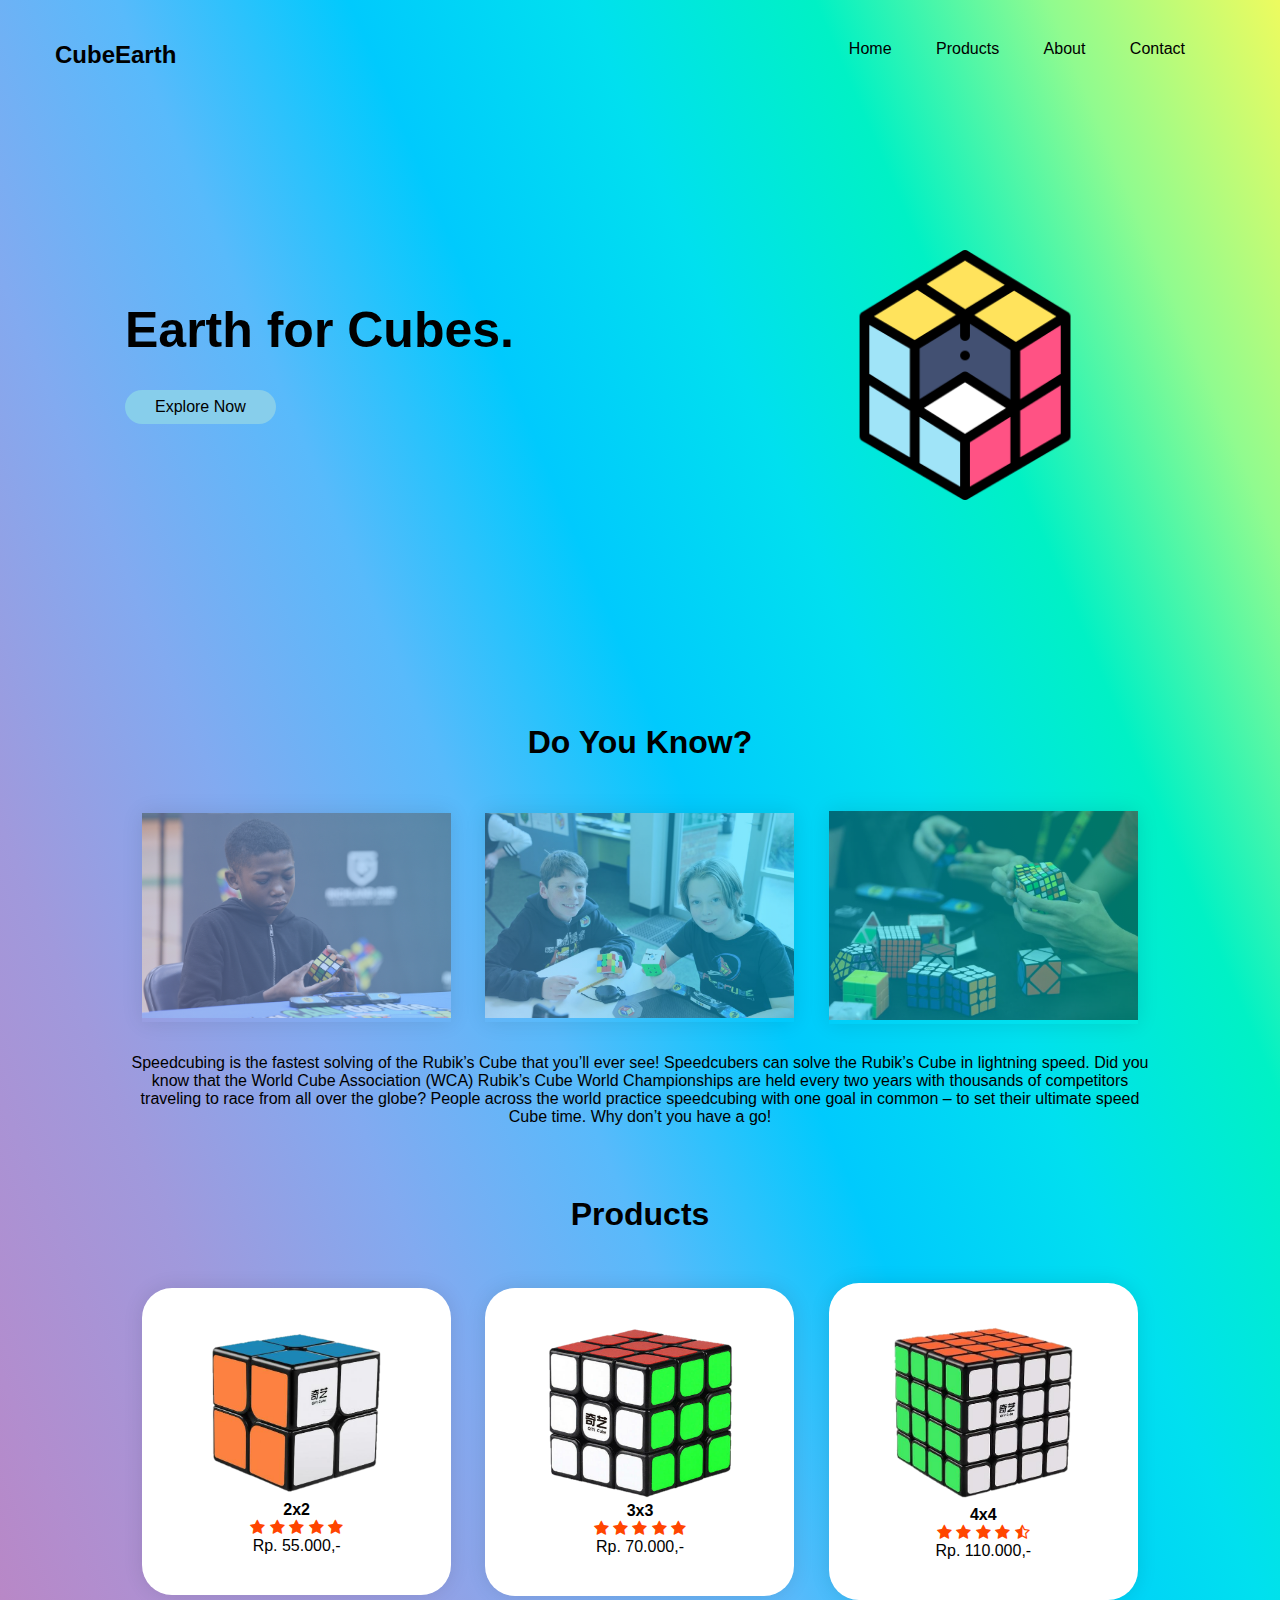
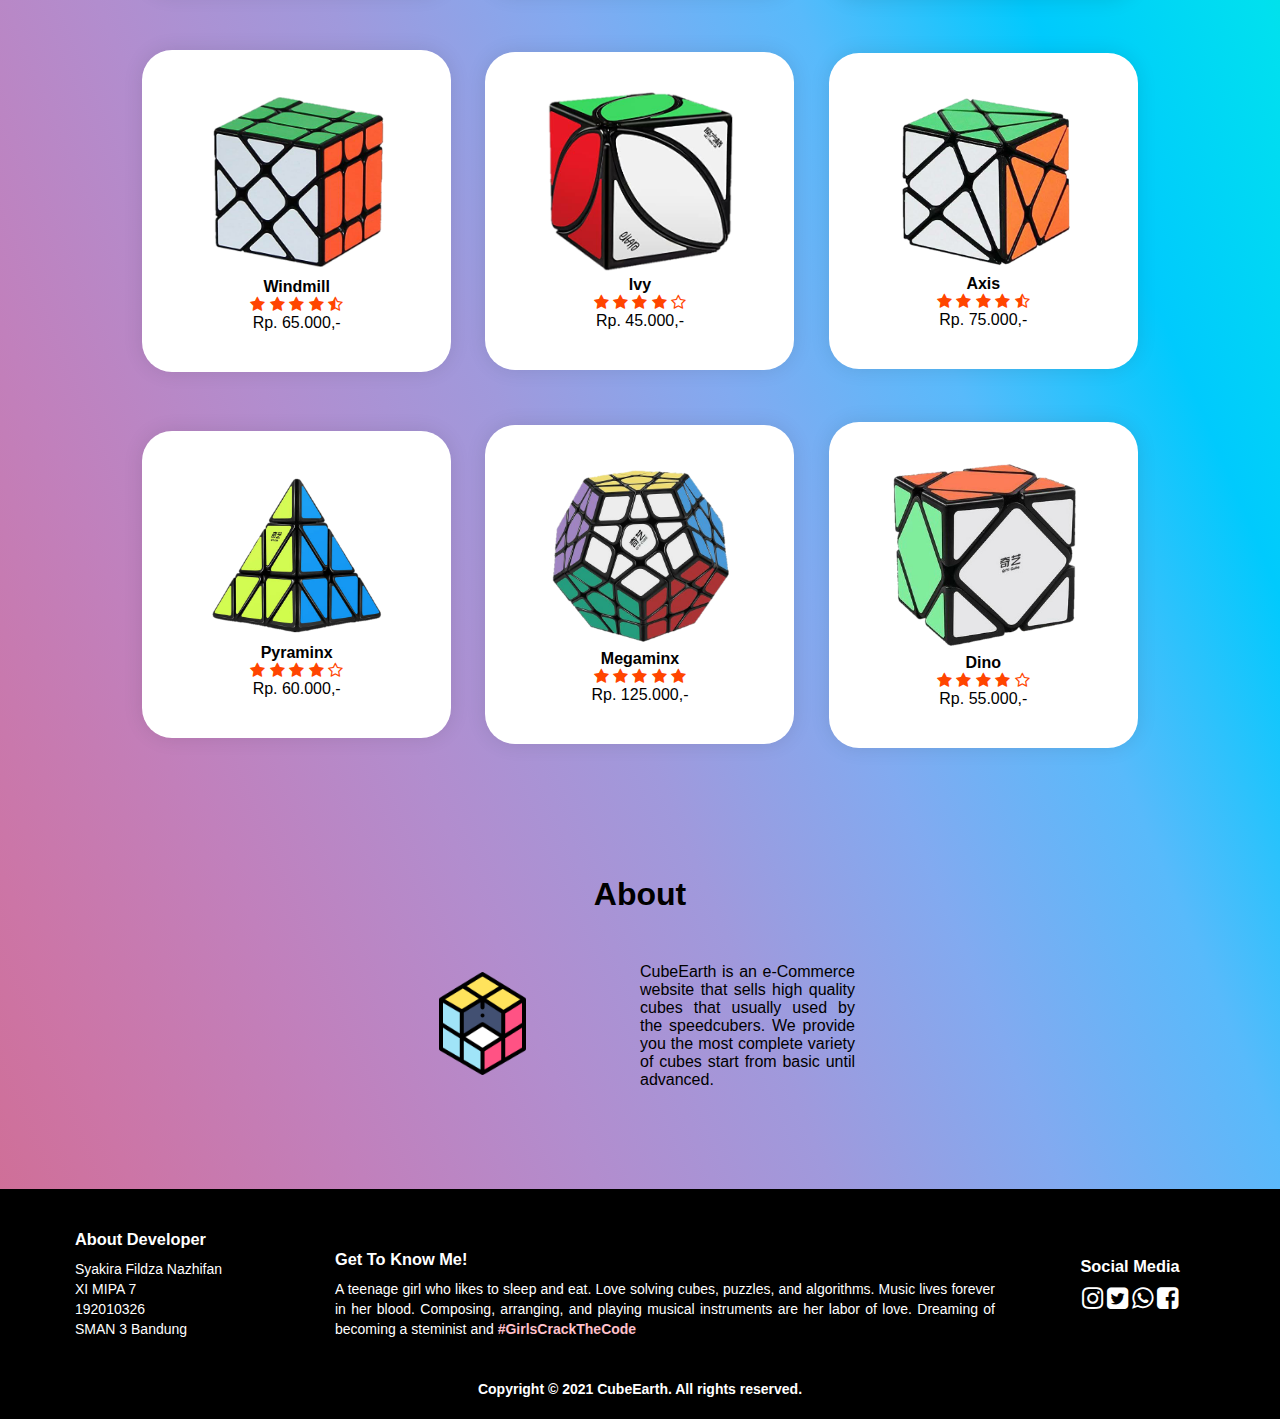
==== CubeEarth_SyakiraFildza_SMAN3Bdg/index.html @ 2f818872 "update" ====
<!DOCTYPE html>
<html>
<head>
	<meta charset="utf-8">
	<meta http-equiv="X-UA-Compatible" content="IE=edge">
	<title>CubeEarth</title>
	<link rel="stylesheet" href="style.css">
	<link rel="stylesheet" href="https://stackpath.bootstrapcdn.com/font-awesome/4.7.0/css/font-awesome.min.css" integrity="sha384-wvfXpqpZZVQGK6TAh5PVlGOfQNHSoD2xbE+QkPxCAFlNEevoEH3Sl0sibVcOQVnN" crossorigin="anonymous">
</head>
<body>
<!-- Header -->
	<div class="header">
	<!-- Container -->
		<div class="container">
		<!-- Navigation Bar -->
			<div class="navbar">
				<div class="logo">
					<h2>CubeEarth</h2>
				</div>
				<nav>
					<ul>
						<li><a href="#home" class="cool-link">Home</a></li>
						<li><a href="#products" class="cool-link">Products</a></li>
						<li><a href="#about" class="cool-link">About</a></li>
						<li><a href="#contact" class="cool-link">Contact</a></li>
					</ul>
				</nav>
			</div>
		<!-- Home -->
			<div class="row">
				<div class="col-2">
					<h1>Earth for Cubes.</h1>
					<a href="https://www.instagram.com/cubeearth.id/" class="btn">Explore Now</a>
				</div>
				<div class="col-2">
					<img src="rubiks-cube.png" alt="" width="250px">
				</div>
			</div>
		</div>
	</div>

<!-- Featured Categories -->
	<div class="categories" id="home">
		<div class="small-container">
			<h1>Do You Know?</h1>
			<div class="row">
				<div class="col-3">
					<img src="featured-1.jpg" alt="">
				</div>
				<div class="col-3">
					<img src="featured-2.jpg" alt="">
				</div>
				<div class="col-3">
					<img src="featured-3.jpg" alt="">
				</div>
			</div>
			<p>Speedcubing is the fastest solving of the Rubik’s Cube that you’ll ever see! Speedcubers can solve the Rubik’s Cube in lightning speed. Did you know that the World Cube Association (WCA) Rubik’s Cube World Championships are held every two years with thousands of competitors traveling to race from all over the globe? People across the world practice speedcubing with one goal in common – to set their ultimate speed Cube time. Why don’t you have a go!</p>
		</div>
	</div>

<!-- Featured Products -->
	<div class="small-container" id="products">
		<h1>Products</h1>
		<div class="row">
			<div class="col-4">
				<img src="2x2.png" alt="">
				<h4>2x2</h4>
				<div class="rating">
					<i class="fa fa-star"></i>
					<i class="fa fa-star"></i>
					<i class="fa fa-star"></i>
					<i class="fa fa-star"></i>
					<i class="fa fa-star"></i>
				</div>
				<p>Rp. 55.000,-</p>
			</div>
			<div class="col-4">
				<img src="3x3.png" alt="">
				<h4>3x3</h4>
				<div class="rating">
					<i class="fa fa-star"></i>
					<i class="fa fa-star"></i>
					<i class="fa fa-star"></i>
					<i class="fa fa-star"></i>
					<i class="fa fa-star"></i>
				</div>
				<p>Rp. 70.000,-</p>
			</div>
			<div class="col-4">
				<img src="4x4.png" alt="">
				<h4>4x4</h4>
				<div class="rating">
					<i class="fa fa-star"></i>
					<i class="fa fa-star"></i>
					<i class="fa fa-star"></i>
					<i class="fa fa-star"></i>
					<i class="fa fa-star-half-o"></i>
				</div>
				<p>Rp. 110.000,-</p>
			</div>
			<div class="col-4">
				<img src="windmill.png" alt="">
				<h4>Windmill</h4>
				<div class="rating">
					<i class="fa fa-star"></i>
					<i class="fa fa-star"></i>
					<i class="fa fa-star"></i>
					<i class="fa fa-star"></i>
					<i class="fa fa-star-half-o"></i>
				</div>
				<p>Rp. 65.000,-</p>
			</div>
			<div class="col-4">
				<img src="ivy.png" alt="">
				<h4>Ivy</h4>
				<div class="rating">
					<i class="fa fa-star"></i>
					<i class="fa fa-star"></i>
					<i class="fa fa-star"></i>
					<i class="fa fa-star"></i>
					<i class="fa fa-star-o"></i>
				</div>
				<p>Rp. 45.000,-</p>
			</div>
			<div class="col-4">
				<img src="axis.png" alt="">
				<h4>Axis</h4>
				<div class="rating">
					<i class="fa fa-star"></i>
					<i class="fa fa-star"></i>
					<i class="fa fa-star"></i>
					<i class="fa fa-star"></i>
					<i class="fa fa-star-half-o"></i>
				</div>
				<p>Rp. 75.000,-</p>
			</div>
			<div class="col-4">
				<img src="pyraminx.png" alt="">
				<h4>Pyraminx</h4>
				<div class="rating">
					<i class="fa fa-star"></i>
					<i class="fa fa-star"></i>
					<i class="fa fa-star"></i>
					<i class="fa fa-star"></i>
					<i class="fa fa-star-o"></i>
				</div>
				<p>Rp. 60.000,-</p>
			</div>
			<div class="col-4">
				<img src="megaminx.png" alt="">
				<h4>Megaminx</h4>
				<div class="rating">
					<i class="fa fa-star"></i>
					<i class="fa fa-star"></i>
					<i class="fa fa-star"></i>
					<i class="fa fa-star"></i>
					<i class="fa fa-star"></i>
				</div>
				<p>Rp. 125.000,-</p>
			</div>
			<div class="col-4">
				<img src="dino.png" alt="">
				<h4>Dino</h4>
				<div class="rating">
					<i class="fa fa-star"></i>
					<i class="fa fa-star"></i>
					<i class="fa fa-star"></i>
					<i class="fa fa-star"></i>
					<i class="fa fa-star-o"></i>
				</div>
				<p>Rp. 55.000,-</p>
			</div>
		</div>
	</div>

<!-- About -->
<div class="about" id="about">
	<div class="small-container">
	<h1>About</h1>
		<div class="row">
			<div class="col-2">
				<img src="rubiks-cube.png" alt="">
			</div>
			<div class="col-2">
				<p>CubeEarth is an e-Commerce website that sells high quality cubes that usually used by the speedcubers. We provide you the most complete variety of cubes start from basic until advanced.</p>
			</div>
		</div>
	</div>
</div>

<!-- Footer -->
<div class="footer" id="contact">
	<div class="container">
		<div class="row">
			<div class="footer-col-1">
				<h3>About Developer</h3>
				<p>Syakira Fildza Nazhifan<br>XI MIPA 7<br>192010326<br>SMAN 3 Bandung</p>	
			</div>	
			<div class="footer-col-2">
				<h3>Get To Know Me!</h3>
				<p>A teenage girl who likes to sleep and eat. Love solving cubes, puzzles, and algorithms. Music lives forever in her blood. Composing, arranging, and playing musical instruments are her labor of love. Dreaming of becoming a steminist and <a href="https://www.ucodegirl.org/techcamp#2020-tech-camp-for-girls">#GirlsCrackTheCode</a></p>
			</div>
			<div class="footer-col-4">
				<h3>Social Media</h3>
			    <ul>
			    	<li>
			    		<a><i class="fa fa-instagram"></i></a></li>
			    	<li><i class="fa fa-twitter-square" aria-hidden="true"></i></li>
			    	<li><i class="fa fa-whatsapp" aria-hidden="true"></i></li>
			    	<li><i class="fa fa-facebook-square" aria-hidden="true"></i></li>
			    </ul>
			</div>
		</div>	
		<div class="copyright">
			<p>Copyright © 2021 CubeEarth. All rights reserved.</p>
		</div>
	</div>	
	
</div>
---- CubeEarth_SyakiraFildza_SMAN3Bdg/style.css ----
* {
	margin: 0;
	padding: 0;
	box-sizing: border-box;
	font-family: 'Raleway', sans-serif;
}

html {
	scroll-behavior: smooth;
}

body {
	background-image: linear-gradient(to right top, #d16b8e, #cc75a6, #c180bc, #b28dce, #a099dc, #82aaf0, #58bafb, #00cafd, #00e0ef, #00f1c5, #90fb8f, #edfb5f);
}

.navbar {
	display: flex;
	align-items: center;
	padding: 30px;
	margin-top: 10px;
}

.header {
	padding-bottom: 0;
}

.cart {
	cursor: pointer;
	transition: 0.5s;
}

.cool-link::after {
	content:'';
	display: block;
	width: 0;
	height: 2px;
	background: black;
	transition: width .3s;
	margin-top: 10px;
}

.cool-link:hover::after {
	width: 100%;
	transition: width .3s;
}

nav {
	flex: 1;
	text-align: right;
}

nav ul {
	display: inline-block;
	list-style-type: none;
}

nav ul li {
	display: inline-block;
	margin-right: 40px;
}

nav ul li a {
	text-decoration: none;
	color: black;
	transition: 0.5s;
}

nav ul li a:hover {
	transform: translateY(15px);
}

a {
	text-decoration: none;
}

.container {
	max-width: 1300px;
	margin: auto;
	padding-left: 25px;
	padding-right: 25px;
	padding-bottom: 20px;
}

.row {
	display: flex;
	align-items: center;
	margin: 0;
	flex-wrap: wrap;
	justify-content: space-around;
}

.gallery-cell {
  width: 66%;
  height: 200px;
  margin-right: 10px;
  background: #8C8;
  counter-increment: gallery-cell;
}

/* cell number */
.gallery-cell:before {
  display: block;
  text-align: center;
  content: counter(gallery-cell);
  line-height: 200px;
  font-size: 80px;
  color: white;
}

.col-2 {
	flex-basis: 50%;
	min-width: 300px;
}

.col-2 img:hover {
	transform: translateY(-25px);
}

.col-2 img {
	max-width: 100%;
	margin-left: 200px;
	transition: 1s;
}

.col-2 h1 {
	font-size: 50px;
	line-height: 60px;
}

.btn {
	display: inline-block;
	background: skyblue;
	padding: 8px 30px;
	margin: 30px 0;
	border-radius: 30px;
	transition: 0.5s;
	color: black;
	box-shadow: 10px;
}

.btn:hover {
	background-color: white;
	color: black;
}

.header .row {
	margin: 150px 100px;
}

.categories {
	margin: 0 0 70px 0;
}

.col-3 {
	flex-basis: 30%;
	min-width: 250px;
	margin-bottom: 30px;
}

.col-3 img {
	width: 100%;
	opacity: 0.5;
	transition: 0.5s;
}

.col-3 img:hover {
	opacity: 1;
}

.small-container {
	max-height: 1080px;
	margin: auto 100px;
	padding-left: 25px;
	padding-right: 25px;
	text-align: center;
}

.small-container h1 {
	margin-bottom: 50px;
	margin-top: 50px;
}

.col-4 {
	flex-basis: 30%;
	min-width: 200px;
	margin-bottom: 50px;
	transition: 0.5s;
}

.col-4 img {
	width: 60%;
}

.rating .fa {
	color: orangered;
}

.col-4:hover {
	transform: translateY(-25px);
}

.categories .small-container .row .col-3 {
	box-shadow: 0 0 20px 0px rgba(0,0,0,0.1);
	cursor: pointer;
}

.small-container .row .col-4 {
	box-shadow: 0 0 20px 0px rgba(0,0,0,0.1);
	cursor: pointer;
	padding: 40px 0;
	border-radius: 30px;
	background-color: white;
}

.about {
	padding-top: 150px;
}

.about .small-container .row .col-2 {
	margin-right: 0px;
}

.about .small-container .row .col-2 img {
	width: 20%;
}

.col-2 p {
	text-align: justify;
	margin-right: 300px;
	margin-left: 0px;
}

.footer {
	font-size: 14px;
	padding: 40px 0 0 0;
	margin-top: 100px;
	color: white;
	line-height: 20px;
	background-color: black;
}

.footer-col-1, .footer-col-2, .footer-col-3, .footer-col-4 {
	min-width: 250px;
	margin-bottom: 20px;
}

.footer-col-1 {
	flex-basis: 12%;
	margin-left: 50px;
}

.footer-col-2 {
	flex: 1;
	margin: 10px;
}

.footer-col-2 a {
	color: pink;
	font-weight: bold;
}

.footer-col-2 p {
	text-align: justify;
}

.footer-col-3, .footer-col-4 {
	flex-basis: 12%;
	text-align: center;
}

ul {
	list-style-type: none;
}

.footer-col-4 ul li {
	display: inline-block;
	font-size: 25px;
}

.footer h3 {
	margin-bottom: 10px;
}

.copyright {
	text-align: center;
	margin-top: 20px;
	font-weight: bold;
}
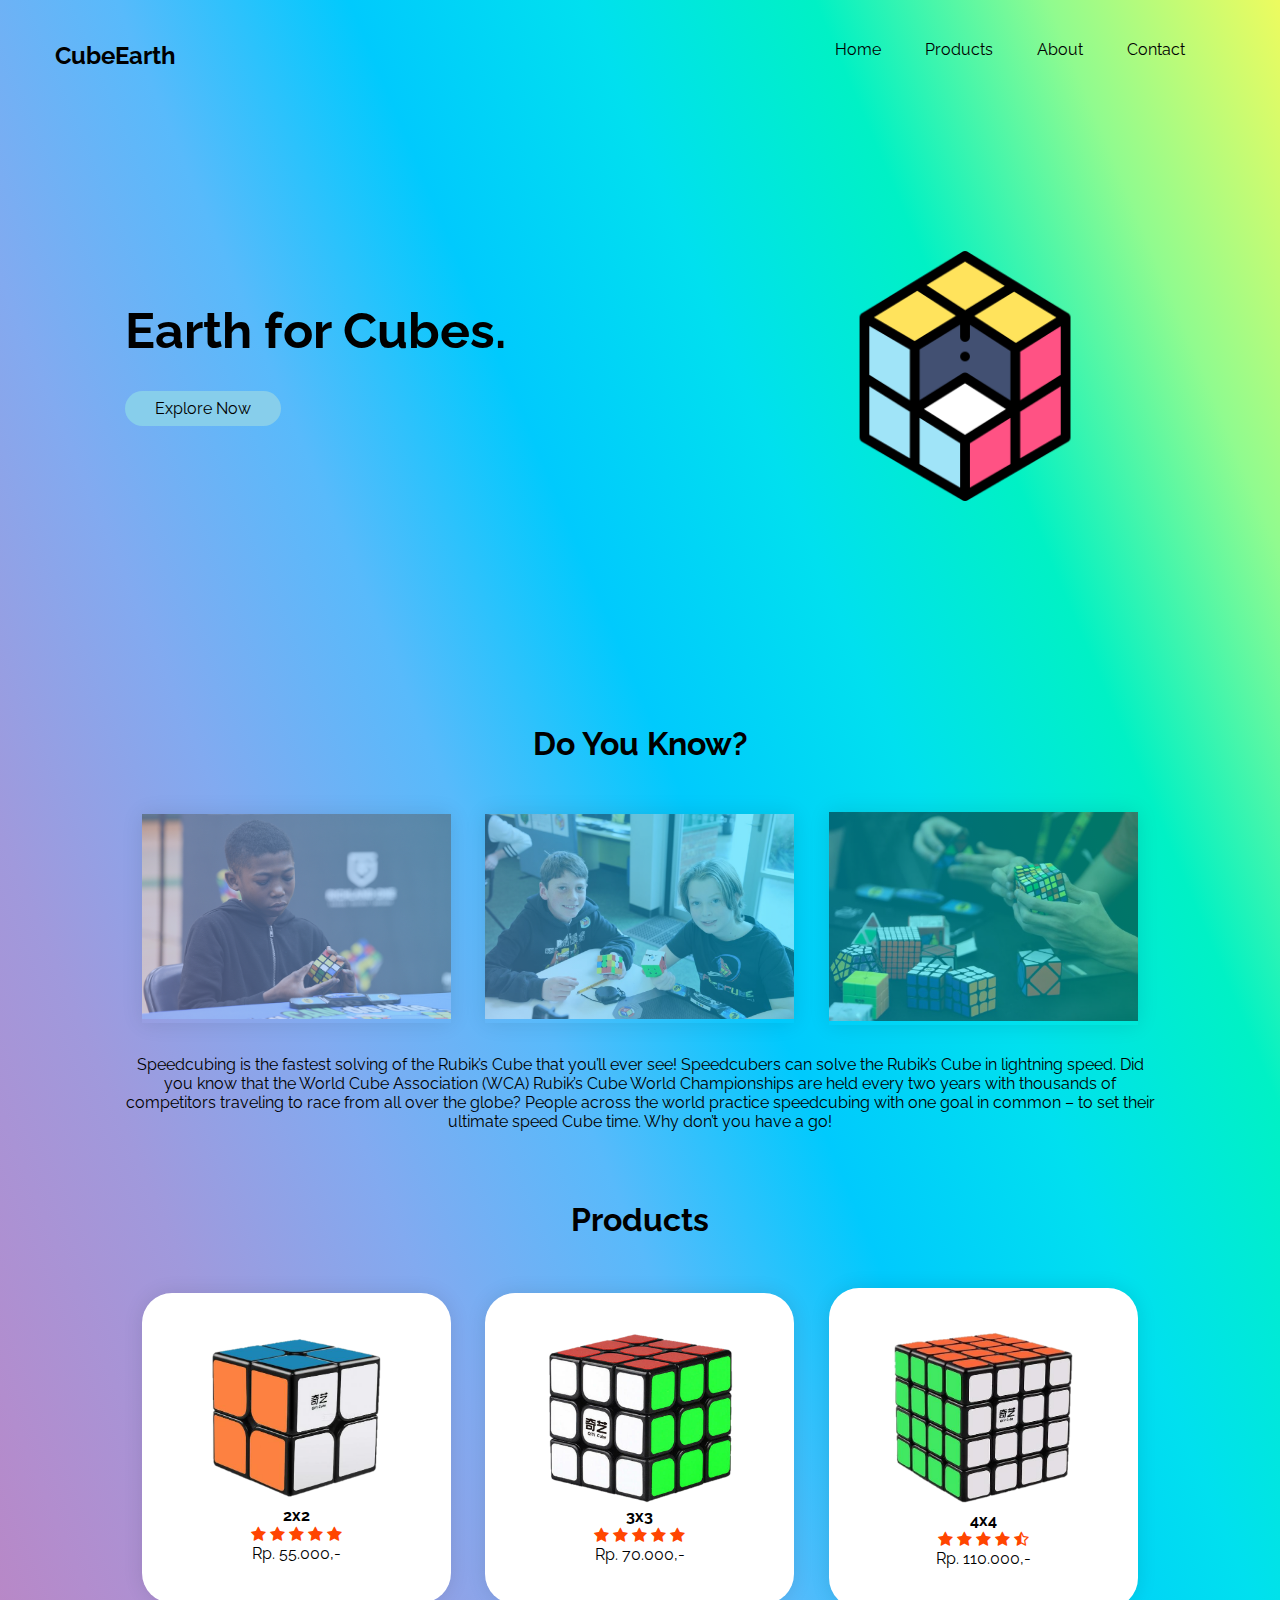
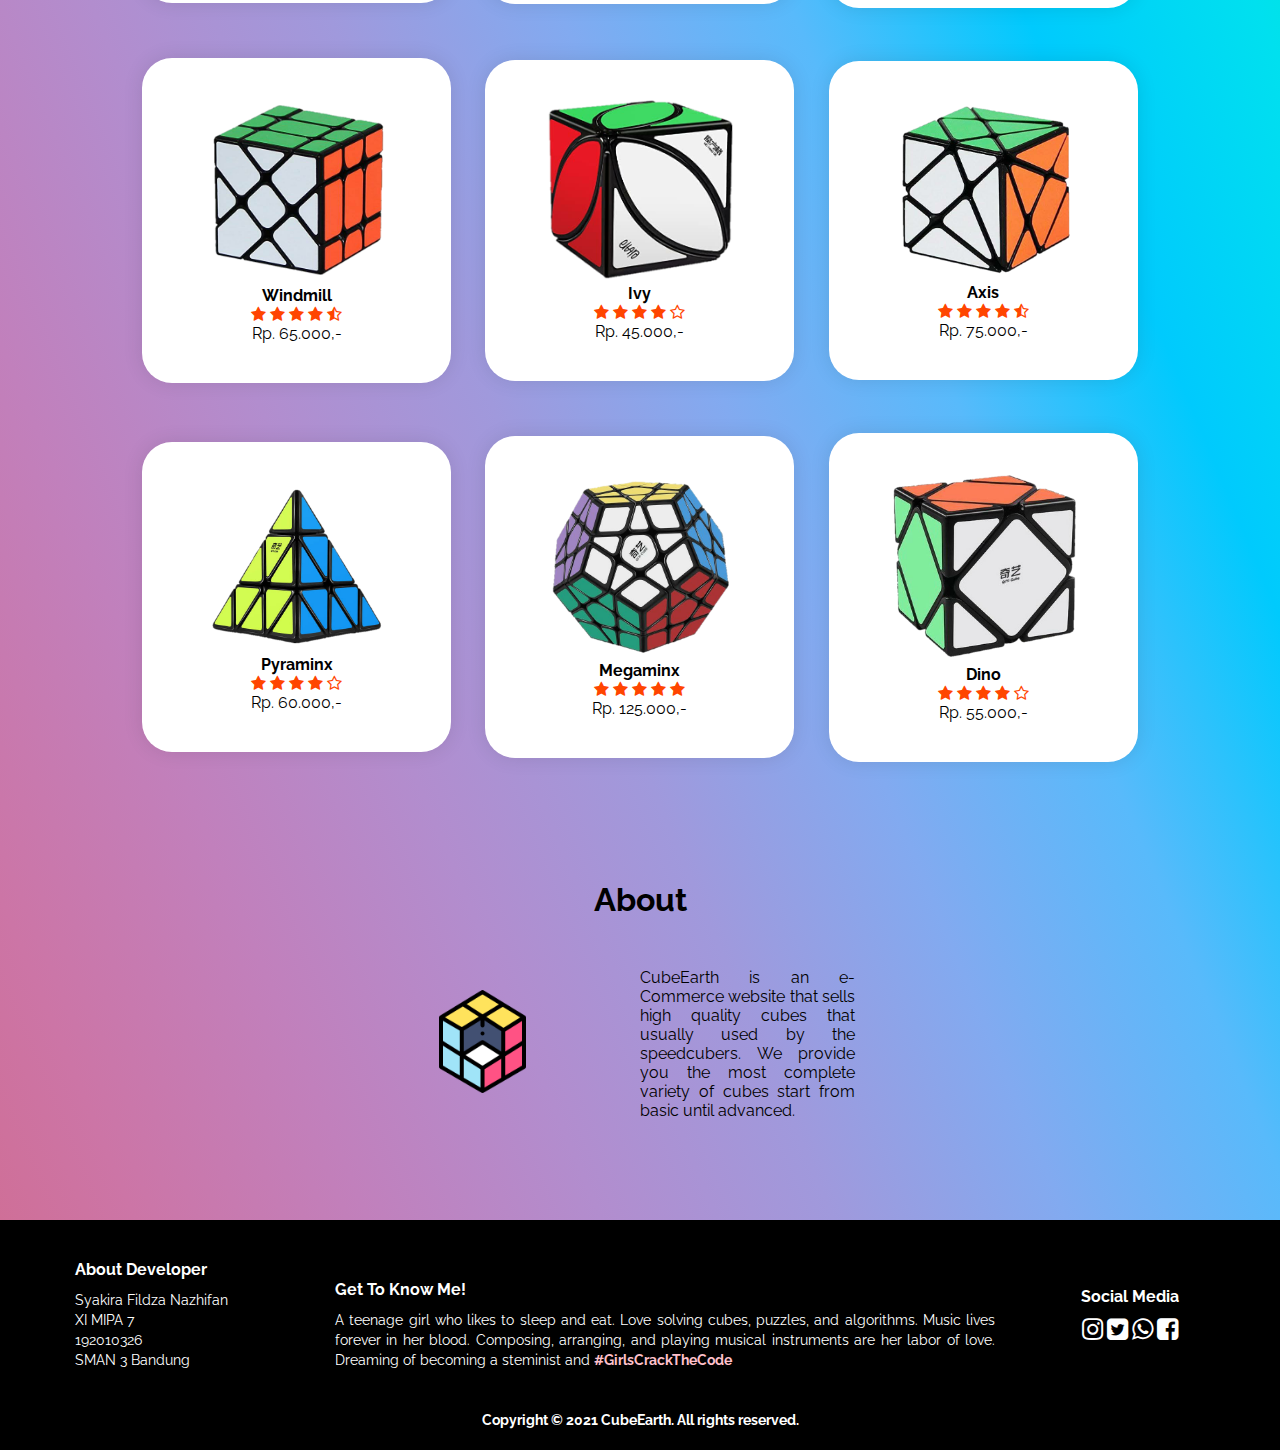
==== commit d3c47fd5: "Update Index" ====
--- a/CubeEarth_SyakiraFildza_SMAN3Bdg/index.html
+++ b/CubeEarth_SyakiraFildza_SMAN3Bdg/index.html
@@ -6,6 +6,8 @@
 	<title>CubeEarth</title>
 	<link rel="stylesheet" href="style.css">
 	<link rel="stylesheet" href="https://stackpath.bootstrapcdn.com/font-awesome/4.7.0/css/font-awesome.min.css" integrity="sha384-wvfXpqpZZVQGK6TAh5PVlGOfQNHSoD2xbE+QkPxCAFlNEevoEH3Sl0sibVcOQVnN" crossorigin="anonymous">
+	<link rel="preconnect" href="https://fonts.gstatic.com">
+	<link href="https://fonts.googleapis.com/css2?family=Raleway:wght@500&display=swap" rel="stylesheet">
 </head>
 <body>
 <!-- Header -->
